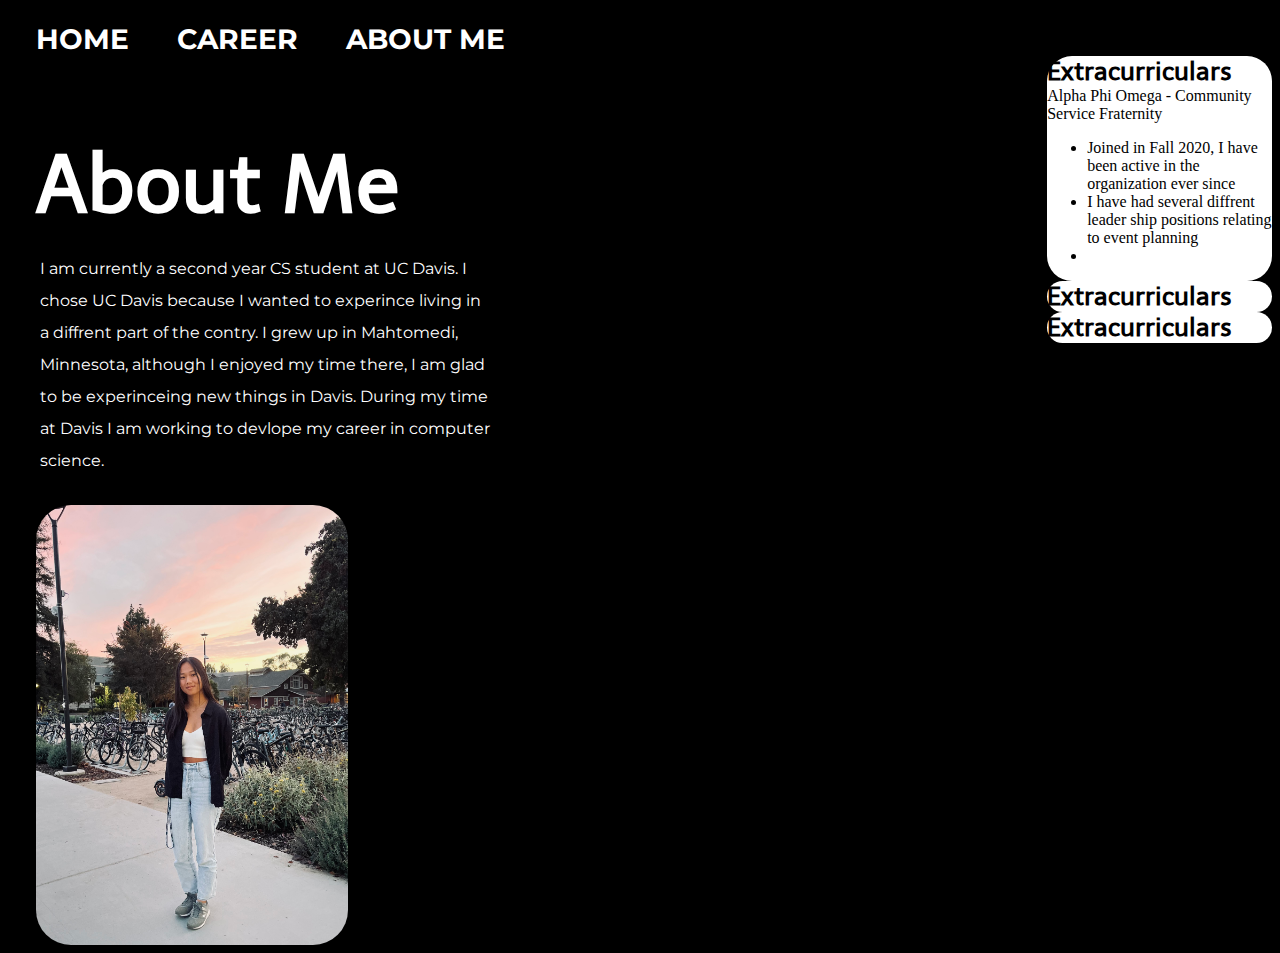
==== src/aboutme.html @ 9e7e375a "added about me and career page, made career and home page have a fully responsive layout and designe" ====
<!DOCTYPE html>
<html lang="en">
    <head>
        <title>Kylie Lallak</title>
        <link rel="stylesheet" href="aboutme.css">
        <link rel="icon" href="personal-page-favicon.png">
        <meta name="viewport" content="width=device-width, initial-scale=1">
        <meta charset="utf-8">
        <!-- Telex and montserrat fonts from google fonts-->
        <link rel="preconnect" href="https://fonts.googleapis.com">
        <link rel="preconnect" href="https://fonts.gstatic.com" crossorigin>
        <link href="https://fonts.googleapis.com/css2?family=Montserrat:wght@300;400;500&family=Telex&display=swap" rel="stylesheet">
    </head>

    <body>

        <div id="navbar">
            <div class="nav-link"> <a href="index.html">HOME</a></div>
            <div class="nav-link"><a href="career.html">CAREER</a></div>
            <div class="nav-link"><a href="aboutme.html">ABOUT ME</a></div>
        </div>

        <!-- Main page contenct container ; has two main divs - main page one and main page two-->
        <div id="main-page-container">

        <!-- Contains the main text and image-->
        <div id="main-page-one">

            <div id="main-text">
                <div id="main-title">
                    About Me
                </div>

                <div id="main-desc">
                    I am currently a second year CS student at UC Davis. I chose UC Davis because I wanted to experince living in a diffrent part of the contry. I grew up in Mahtomedi, Minnesota, although I enjoyed my time there, I am glad to be experinceing new things in Davis. During my time at Davis I am working to devlope my career in computer science. 
                </div>


            </div>

         
                <img id="main-image" src="full-personal-image.jpg">
            

        </div>


        <!-- contains main intrest cards-->
        <div id="main-page-two">

            <div class="card">
                <div class="card-title"> Extracurriculars</div>
                <div class="card-text"> 
                    <div class="card-sub-head">
                        Alpha Phi Omega - Community Service Fraternity 
                    </div>
                    <div class="bullets">
                        <ul>
                            <li>Joined in Fall 2020, I have been active in the organization ever since</li>
                            <li>I have had several diffrent leader ship positions relating to event planning</li>
                            <li></li>
                        </ul>
                    </div>

                </div>
            </div>

            <div class="card">
                <div class="card-title">Extracurriculars </div>
                <div class="card-text"> </div>
            </div>

            <div class="card">
                <div class="card-title"> Extracurriculars</div>
                <div class="card-text"> </div>
            </div>

        </div>

    </div> <!-- end of main page div-->

           
              

    </body>
</html>
---- src/aboutme.css ----
/* normal desktop screen size*/
@media (min-width: 961px){
    body{
        background-color: black;
    }
    #main-desc{
        color:white;
        font-family: 'Montserrat', sans-serif;
        max-width:450px;
        margin-left: 32px;
        line-height: 2;
        margin-top:20px;
     
    }
    #main-title{
        font-size: 80px;
        font-weight: 600;
        margin-left:28px;
        margin-top:80px;
        font-family: 'Telex', sans-serif;
        width:100%;
        color:white;
    }
    #main-image{
        max-width:30%;
        height:auto;
        border-radius: 35px;
        margin-left:28px;
        margin-top:28px;
    }

    #main-page-container{
        display:flex;
      
    }
    #main-page-one{
        display:flex;
        flex-direction: column;
 
    }
    #main-page-two{
        display:flex;
        flex-direction: column;
        flex-wrap: wrap;
    }

    /* main page two - intrest cards */
    .card{
        background-color: white;
        border-radius: 25px;
    }
    .card-title{
        color:black;
        font-family: 'Telex', sans-serif;
        font-size: 25px;
        font-weight: bold;
    }









    /*navbar container*/
    #navbar{
        display:flex;
        flex-direction: row; 
        flex-wrap: wrap;
        justify-content:flex-start;
        margin-left: 28px;
        margin-top:22px;
       
    }
    /* nav bar items*/
    .nav-link{
        color:white;
        font-family: 'Montserrat', sans-serif;
        font-size: 28px;
        font-weight: bold;
        margin-right:48px;
    }
    a{
        text-decoration: none;
        color:white;
        position: relative;
    }

    /* nav bar hover animation*/
    .nav-link a:after{
        content: "";
        position: absolute;
        background-color: #e5e900;
        height:3px;
        width:0%;
        left:0;
        bottom:-10px;
        transition: 0.3s;
    }
    .nav-link a:hover{
        width:100%;

    }
    .nav-link  a:hover:after{
        width:100%;
    }
    /* END OF NAV BAR ANIMATION*/

}
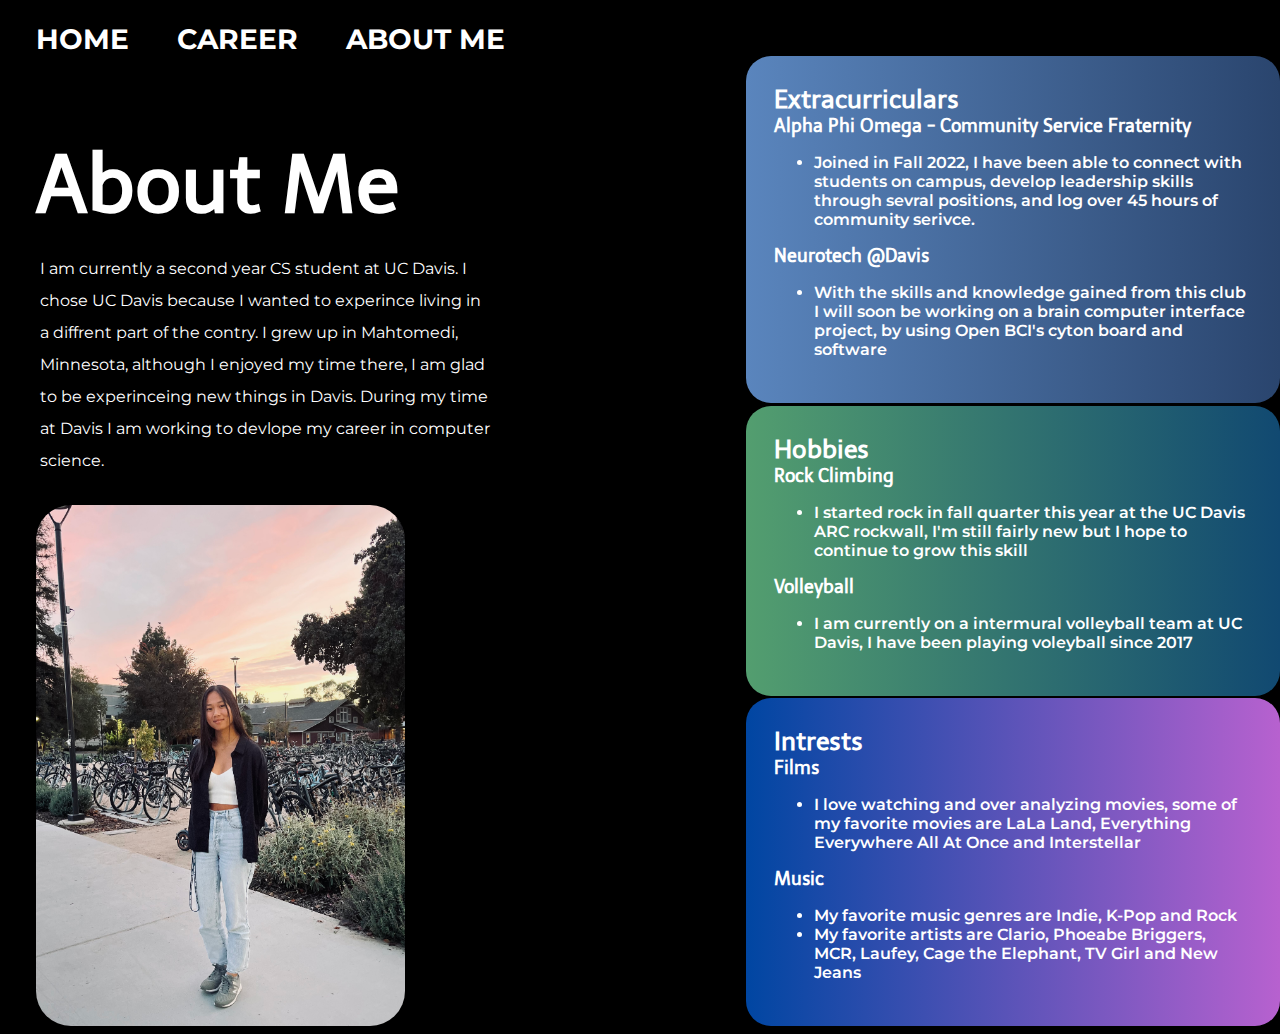
==== commit 25e2843c: "added main content to about me page and updated home page description" ====
--- a/src/aboutme.html
+++ b/src/aboutme.html
@@ -48,7 +48,7 @@
         <!-- contains main intrest cards-->
         <div id="main-page-two">
 
-            <div class="card">
+            <div id="card-one" class="card">
                 <div class="card-title"> Extracurriculars</div>
                 <div class="card-text"> 
                     <div class="card-sub-head">
@@ -56,23 +56,76 @@
                     </div>
                     <div class="bullets">
                         <ul>
-                            <li>Joined in Fall 2020, I have been active in the organization ever since</li>
-                            <li>I have had several diffrent leader ship positions relating to event planning</li>
-                            <li></li>
+                            <li>Joined in Fall 2022, I have been able to connect with students on campus, develop leadership skills through sevral positions, and log over 45 hours of community serivce.</li>
+                           
                         </ul>
                     </div>
+                    <div class="card-sub-head">
+                        Neurotech @Davis 
+                    </div>
+                    <div class="bullets">
+                        <ul>
+                            <li>With the skills and knowledge gained from this club I will soon be working on a brain computer interface project, by using Open BCI's cyton board and software</li>
+                           
+                        </ul>
+                    </div>
+
 
                 </div>
             </div>
 
-            <div class="card">
-                <div class="card-title">Extracurriculars </div>
-                <div class="card-text"> </div>
+            <div id="card-two" class="card">
+                <div class="card-title">Hobbies </div>
+                <div class="card-text"> 
+                    <div class="card-sub-head">
+                        Rock Climbing 
+                    </div>
+                    <div class="bullets">
+                        <ul>
+                            <li>I started rock in fall quarter this year at the UC Davis ARC rockwall, I'm still fairly new but I hope to continue to grow this skill</li>
+                           
+                        </ul>
+                    </div>
+
+                    <div class="card-sub-head">
+                        Volleyball 
+                    </div>
+                    <div class="bullets">
+                        <ul>
+                            <li>I am currently on a intermural volleyball team at UC Davis, I have been playing voleyball since 2017</li>
+                           
+                        </ul>
+                    </div>
+
+
+                </div>
             </div>
 
-            <div class="card">
-                <div class="card-title"> Extracurriculars</div>
-                <div class="card-text"> </div>
+            <div id="card-three" class="card">
+                <div class="card-title"> Intrests</div>
+                <div class="card-text">
+                    <div class="card-sub-head">
+                        Films 
+                    </div>
+                    <div class="bullets">
+                        <ul>
+                            <li>I love watching and over analyzing movies, some of my favorite movies are LaLa Land, Everything Everywhere All At Once and Interstellar</li>
+                           
+                        </ul>
+                    </div>
+                    <div class="card-sub-head">
+                        Music 
+                    </div>
+                    <div class="bullets">
+                        <ul>
+                            <li>My favorite music genres are Indie, K-Pop and Rock</li>
+                            <li>My favorite artists are Clario, Phoeabe Briggers, MCR, Laufey, Cage the Elephant, TV Girl and New Jeans</li>
+                           
+                        </ul>
+                    </div>
+
+
+                </div>
             </div>
 
         </div>
--- a/src/aboutme.css
+++ b/src/aboutme.css
@@ -1,5 +1,5 @@
 /* normal desktop screen size*/
-@media (min-width: 961px){
+@media (min-width: 931px){
     body{
         background-color: black;
     }
@@ -22,7 +22,7 @@
         color:white;
     }
     #main-image{
-        max-width:30%;
+        max-width:50%;
         height:auto;
         border-radius: 35px;
         margin-left:28px;
@@ -41,27 +41,45 @@
     #main-page-two{
         display:flex;
         flex-direction: column;
-        flex-wrap: wrap;
+        margin-right:48px;
+       
+        justify-content: space-between;
     }
 
     /* main page two - intrest cards */
     .card{
-        background-color: white;
+
         border-radius: 25px;
+        padding:28px;
+        margin-right:48px;
+        color:white;
+        font-family: 'Montserrat', sans-serif;
+        font-weight: 600;
+        width:100%;
+        height:auto;
+
+    }
+    #card-one{
+        background:linear-gradient(90deg, #5a85bd, #2a456e)
+    }
+    #card-two{
+        background:linear-gradient(90deg, #539e6f, #114971)
+    }
+    #card-three{
+        background:linear-gradient(90deg, #0046a2, #b761cf)
     }
     .card-title{
-        color:black;
+        color:white;
         font-family: 'Telex', sans-serif;
         font-size: 25px;
         font-weight: bold;
     }
-
-
-
-
-
-
-
+    .card-sub-head{
+        font-family: 'Telex', sans-serif;
+        font-size: 18px;
+        color:white;
+
+    }
 
 
     /*navbar container*/
@@ -108,4 +126,137 @@
     }
     /* END OF NAV BAR ANIMATION*/
 
-}+}
+
+@media  (max-width: 930px){
+    body{
+        background-color: black;
+    }
+    #main-desc{
+        color:white;
+        font-family: 'Montserrat', sans-serif;
+        max-width:450px;
+        margin-left: 32px;
+        line-height: 2;
+        margin-top:20px;
+     
+    }
+    #main-title{
+        font-size: 80px;
+        font-weight: 600;
+        margin-left:28px;
+        margin-top:80px;
+        font-family: 'Telex', sans-serif;
+        width:100%;
+        color:white;
+    }
+    #main-image{
+        max-width:50%;
+        height:auto;
+        border-radius: 35px;
+        margin-left:28px;
+        margin-top:28px;
+    }
+
+    #main-page-container{
+        display:flex;
+        flex-direction: column;
+      
+    }
+    #main-page-one{
+        display:flex;
+        flex-direction: column;
+ 
+    }
+    #main-page-two{
+        display:flex;
+        flex-direction: column;
+        margin-right:48px;
+       
+       justify-content: space-evenly;
+    }
+
+    /* main page two - intrest cards */
+    .card{
+
+        border-radius: 25px;
+        padding:28px;
+        margin-bottom: 28px;
+        margin-top:28px;
+        color:white;
+        font-family: 'Montserrat', sans-serif;
+        font-weight: 600;
+        width:70%;
+        height:auto;
+
+    }
+    #card-one{
+        background:linear-gradient(90deg, #5a85bd, #2a456e)
+    }
+    #card-two{
+        background:linear-gradient(90deg, #539e6f, #114971)
+    }
+    #card-three{
+        background:linear-gradient(90deg, #0046a2, #b761cf)
+    }
+    .card-title{
+        color:white;
+        font-family: 'Telex', sans-serif;
+        font-size: 25px;
+        font-weight: bold;
+    }
+    .card-sub-head{
+        font-family: 'Telex', sans-serif;
+        font-size: 18px;
+        color:white;
+
+    }
+
+
+    /*navbar container*/
+    #navbar{
+        display:flex;
+        flex-direction: row; 
+        flex-wrap: wrap;
+        justify-content:flex-start;
+        margin-left: 28px;
+        margin-top:22px;
+       
+    }
+    /* nav bar items*/
+    .nav-link{
+        color:white;
+        font-family: 'Montserrat', sans-serif;
+        font-size: 28px;
+        font-weight: bold;
+        margin-right:48px;
+    }
+    a{
+        text-decoration: none;
+        color:white;
+        position: relative;
+    }
+
+    /* nav bar hover animation*/
+    .nav-link a:after{
+        content: "";
+        position: absolute;
+        background-color: #e5e900;
+        height:3px;
+        width:0%;
+        left:0;
+        bottom:-10px;
+        transition: 0.3s;
+    }
+    .nav-link a:hover{
+        width:100%;
+
+    }
+    .nav-link  a:hover:after{
+        width:100%;
+    }
+    /* END OF NAV BAR ANIMATION*/
+
+
+}
+
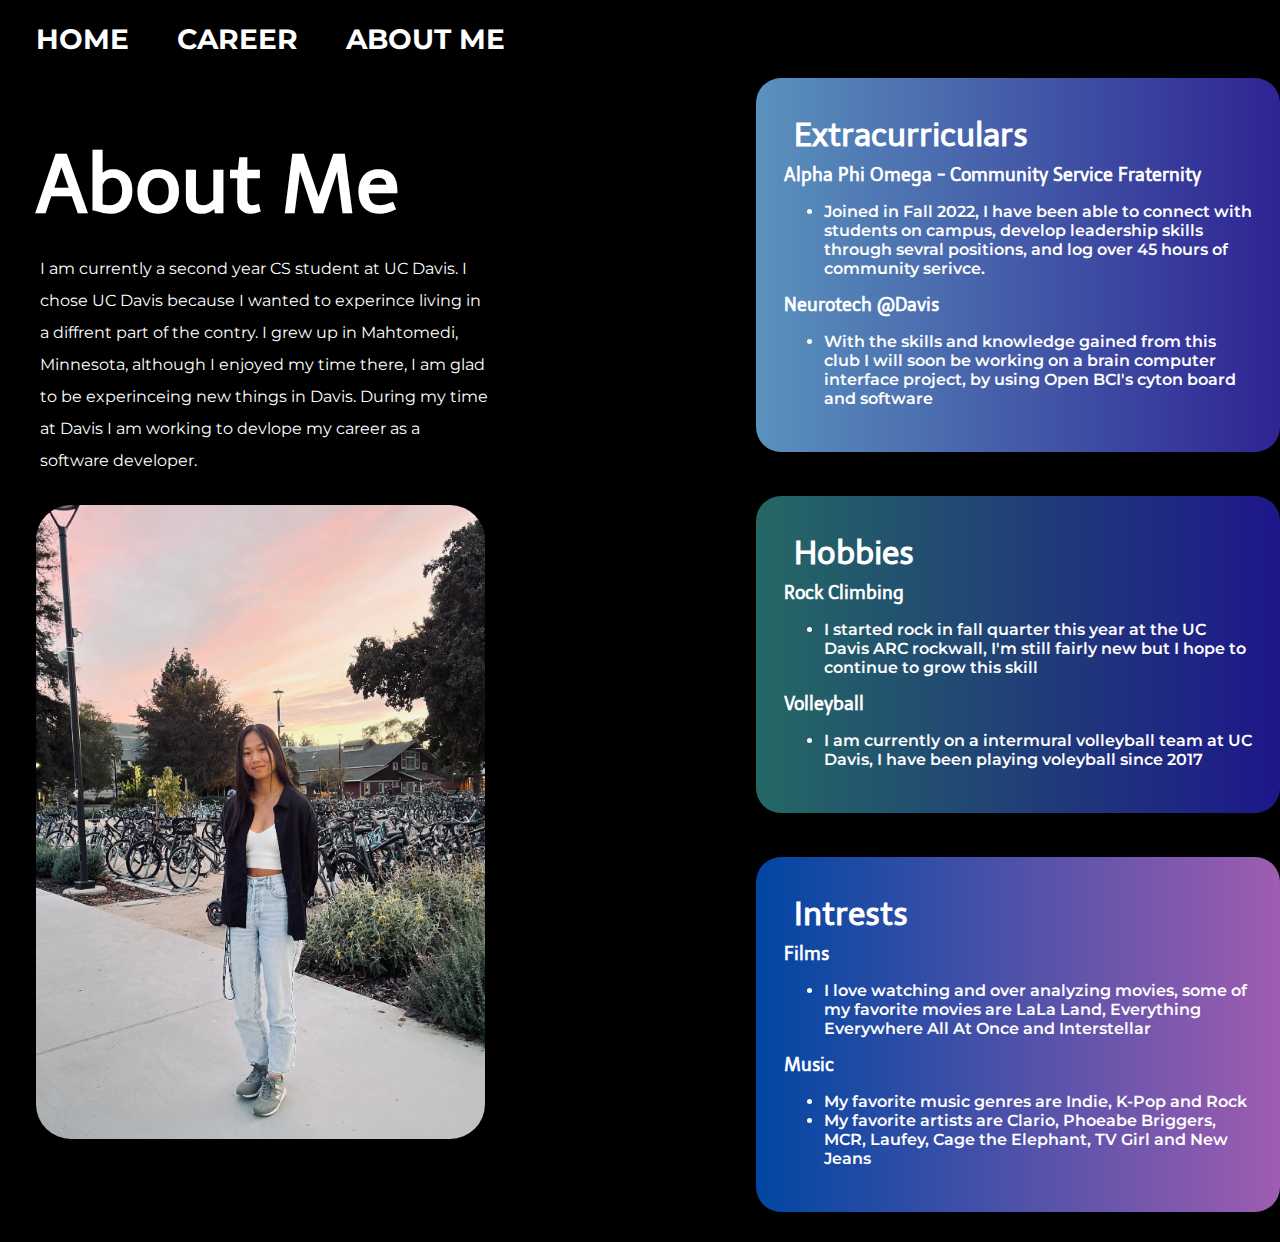
==== commit 36fc2d4b: "fixed layout on about me page" ====
--- a/src/aboutme.html
+++ b/src/aboutme.html
@@ -32,7 +32,7 @@
                 </div>
 
                 <div id="main-desc">
-                    I am currently a second year CS student at UC Davis. I chose UC Davis because I wanted to experince living in a diffrent part of the contry. I grew up in Mahtomedi, Minnesota, although I enjoyed my time there, I am glad to be experinceing new things in Davis. During my time at Davis I am working to devlope my career in computer science. 
+                    I am currently a second year CS student at UC Davis. I chose UC Davis because I wanted to experince living in a diffrent part of the contry. I grew up in Mahtomedi, Minnesota, although I enjoyed my time there, I am glad to be experinceing new things in Davis. During my time at Davis I am working to devlope my career as a software developer. 
                 </div>
 
 
--- a/src/aboutme.css
+++ b/src/aboutme.css
@@ -22,7 +22,7 @@
         color:white;
     }
     #main-image{
-        max-width:50%;
+        max-width:60%;
         height:auto;
         border-radius: 35px;
         margin-left:28px;
@@ -44,6 +44,7 @@
         margin-right:48px;
        
         justify-content: space-between;
+        align-items: center;
     }
 
     /* main page two - intrest cards */
@@ -51,28 +52,33 @@
 
         border-radius: 25px;
         padding:28px;
-        margin-right:48px;
-        color:white;
-        font-family: 'Montserrat', sans-serif;
-        font-weight: 600;
-        width:100%;
-        height:auto;
-
+        margin:22px auto 22px auto;
+        color:white;
+        font-family: 'Montserrat', sans-serif;
+        font-weight: 600;
+        width:100%;
+        height:auto;
+
+    }
+    .card:hover{
+        -webkit-transform: scale(1.1);
+        transform:scale(1.1);
     }
     #card-one{
-        background:linear-gradient(90deg, #5a85bd, #2a456e)
+        background:linear-gradient(90deg, #5a92bd, #2e2493)
     }
     #card-two{
-        background:linear-gradient(90deg, #539e6f, #114971)
+        background:linear-gradient(90deg, #246864, #1d178a)
     }
     #card-three{
-        background:linear-gradient(90deg, #0046a2, #b761cf)
+        background:linear-gradient(90deg, #0046a2, #9e5db0)
     }
     .card-title{
         color:white;
         font-family: 'Telex', sans-serif;
-        font-size: 25px;
-        font-weight: bold;
+        font-size: 32px;
+        font-weight: 900;
+        padding: 10px;
     }
     .card-sub-head{
         font-family: 'Telex', sans-serif;
@@ -128,7 +134,8 @@
 
 }
 
-@media  (max-width: 930px){
+@media  (min-width:571px) and (max-width: 930px){
+    
     body{
         background-color: black;
     }
@@ -166,6 +173,7 @@
     #main-page-one{
         display:flex;
         flex-direction: column;
+        align-items: center;
  
     }
     #main-page-two{
@@ -174,6 +182,7 @@
         margin-right:48px;
        
        justify-content: space-evenly;
+       align-items: center;
     }
 
     /* main page two - intrest cards */
@@ -181,8 +190,7 @@
 
         border-radius: 25px;
         padding:28px;
-        margin-bottom: 28px;
-        margin-top:28px;
+        margin:22px auto 22px auto;
         color:white;
         font-family: 'Montserrat', sans-serif;
         font-weight: 600;
@@ -190,20 +198,25 @@
         height:auto;
 
     }
+    .card:hover{
+        -webkit-transform: scale(1.1);
+        transform:scale(1.1);
+    }
     #card-one{
-        background:linear-gradient(90deg, #5a85bd, #2a456e)
+        background:linear-gradient(90deg, #5a92bd, #2e2493)
     }
     #card-two{
-        background:linear-gradient(90deg, #539e6f, #114971)
+        background:linear-gradient(90deg, #246864, #1d178a)
     }
     #card-three{
-        background:linear-gradient(90deg, #0046a2, #b761cf)
+        background:linear-gradient(90deg, #0046a2, #9e5db0)
     }
     .card-title{
         color:white;
         font-family: 'Telex', sans-serif;
-        font-size: 25px;
-        font-weight: bold;
+        font-size: 32px;
+        font-weight: 900;
+        padding: 10px;
     }
     .card-sub-head{
         font-family: 'Telex', sans-serif;
@@ -260,3 +273,143 @@
 
 }
 
+
+@media (max-width:570px){
+    body{
+        background-color: black;
+    }
+    #main-desc{
+        color:white;
+        font-family: 'Montserrat', sans-serif;
+        max-width:450px;
+        margin-left: 32px;
+        line-height: 2;
+        margin-top:20px;
+     
+    }
+    #main-title{
+        font-size: 70px;
+        font-weight: 600;
+        margin-left:28px;
+        margin-top:80px;
+        font-family: 'Telex', sans-serif;
+        width:100%;
+        color:white;
+    }
+    #main-image{
+        max-width:80%;
+        height:auto;
+        border-radius: 35px;
+        margin-left:28px;
+        margin-top:28px;
+    }
+
+    #main-page-container{
+        display:flex;
+        flex-direction: column;
+      
+    }
+    #main-page-one{
+        display:flex;
+        flex-direction: column;
+        align-items: center;
+        margin-right:22px;
+ 
+    }
+    #main-page-two{
+        display:flex;
+        flex-direction: column;
+       
+       
+       justify-content: space-evenly;
+       align-items: center;
+       /*margin-left:45px;*/
+       margin:22px auto 22px auto;
+    }
+
+    /* main page two - intrest cards */
+    .card{
+
+        border-radius: 25px;
+        padding:28px;
+        margin-bottom: 28px;
+        margin-top:28px;
+        color:white;
+        font-family: 'Montserrat', sans-serif;
+        font-weight: 600;
+        max-width:85%;
+        height:auto;
+
+    }
+    .card:hover{
+        -webkit-transform: scale(1.1);
+        transform:scale(1.1);
+    }
+    #card-one{
+        background:linear-gradient(90deg, #5a92bd, #2e2493)
+    }
+    #card-two{
+        background:linear-gradient(90deg, #246864, #1d178a)
+    }
+    #card-three{
+        background:linear-gradient(90deg, #0046a2, #9e5db0)
+    }
+    .card-title{
+        color:white;
+        font-family: 'Telex', sans-serif;
+        font-size: 32px;
+        font-weight: 900;
+        padding: 10px;
+    }
+    .card-sub-head{
+        font-family: 'Telex', sans-serif;
+        font-size: 18px;
+        color:white;
+
+    }
+
+    #navbar{
+        display: flex;
+        flex-direction: row;
+        margin-top:22px;
+    }
+    /* nav bar items*/
+    .nav-link{
+        color:white;
+        font-family: 'Montserrat', sans-serif;
+        font-size: 22px;
+        font-weight: bold;
+        margin-right:28px;
+    }
+    a{
+        text-decoration: none;
+        color:white;
+        position: relative;
+    }
+
+    /* nav bar hover animation*/
+    .nav-link a:after{
+        content: "";
+        position: absolute;
+        background-color: #e5e900;
+        height:3px;
+        width:0%;
+        left:0;
+        bottom:-10px;
+        transition: 0.3s;
+    }
+    .nav-link a:hover{
+        width:100%;
+
+    }
+    .nav-link  a:hover:after{
+        width:100%;
+    }
+
+
+
+
+
+}
+
+
